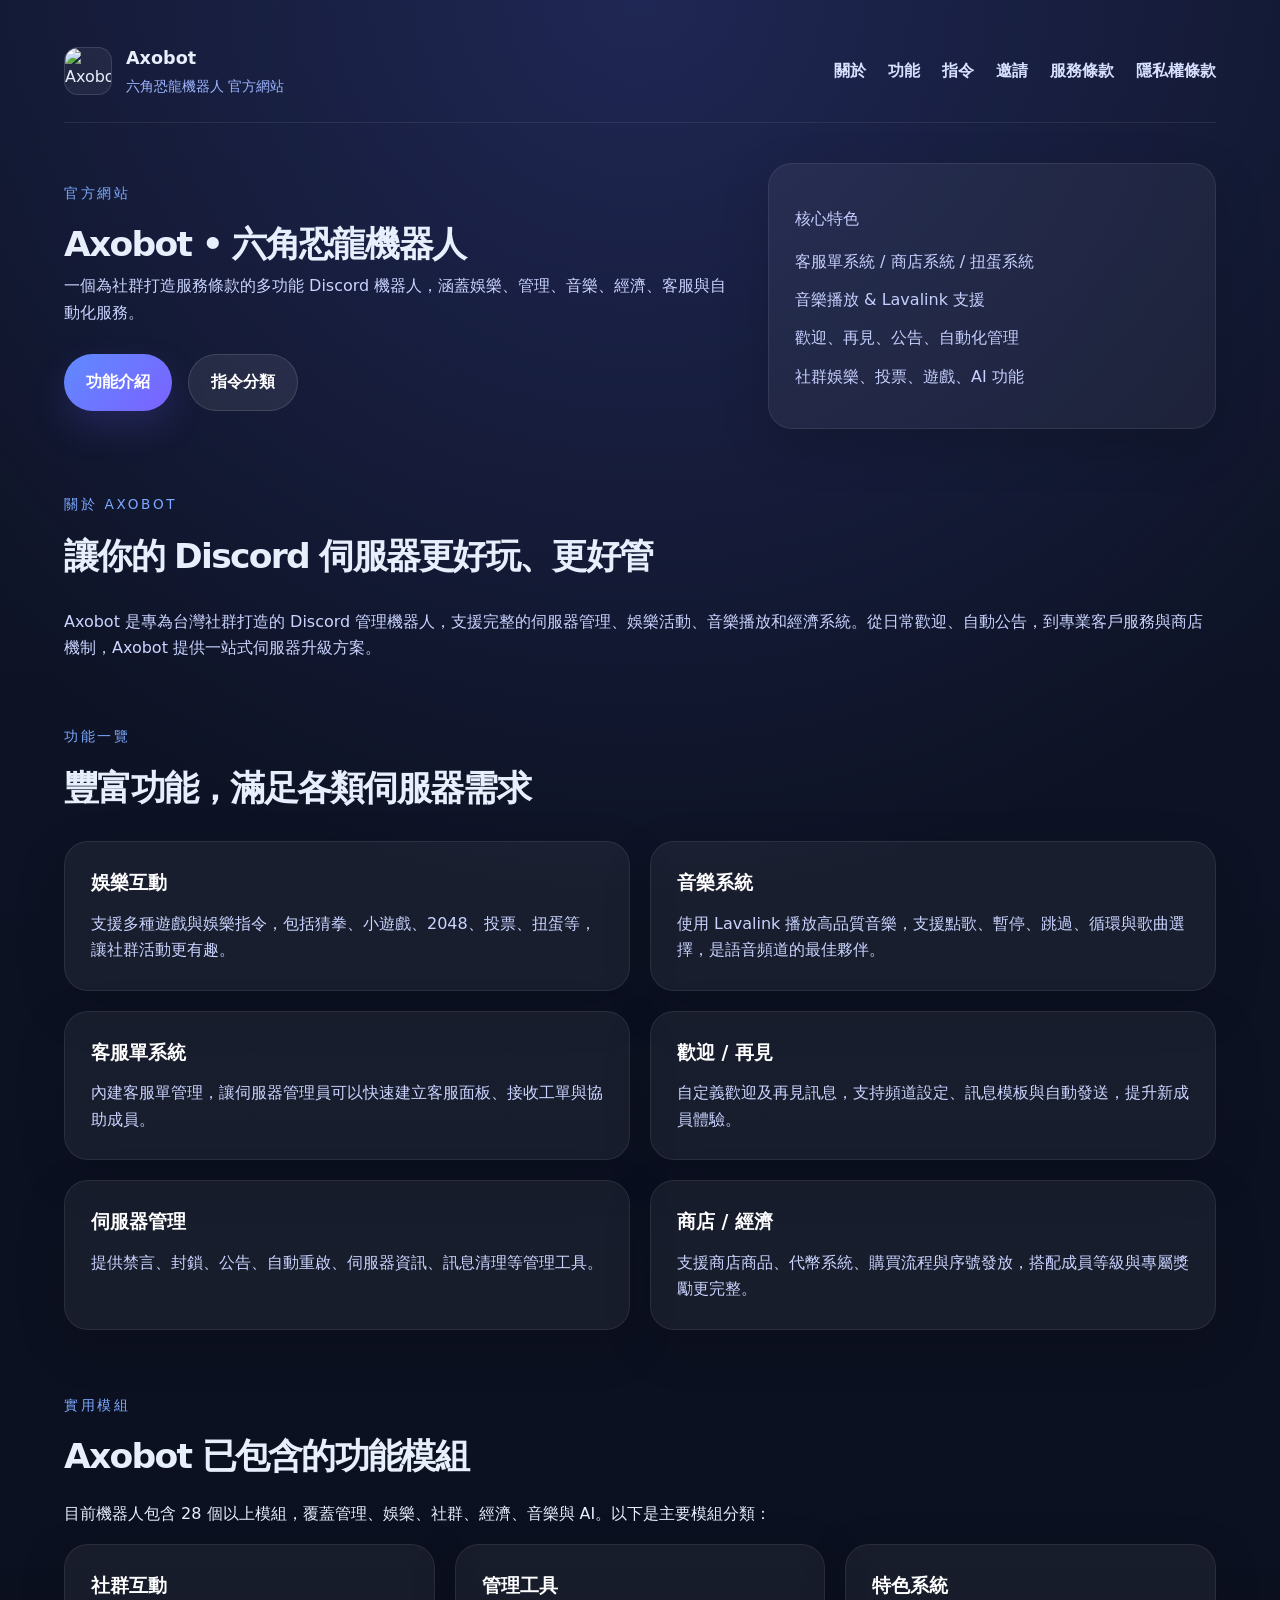
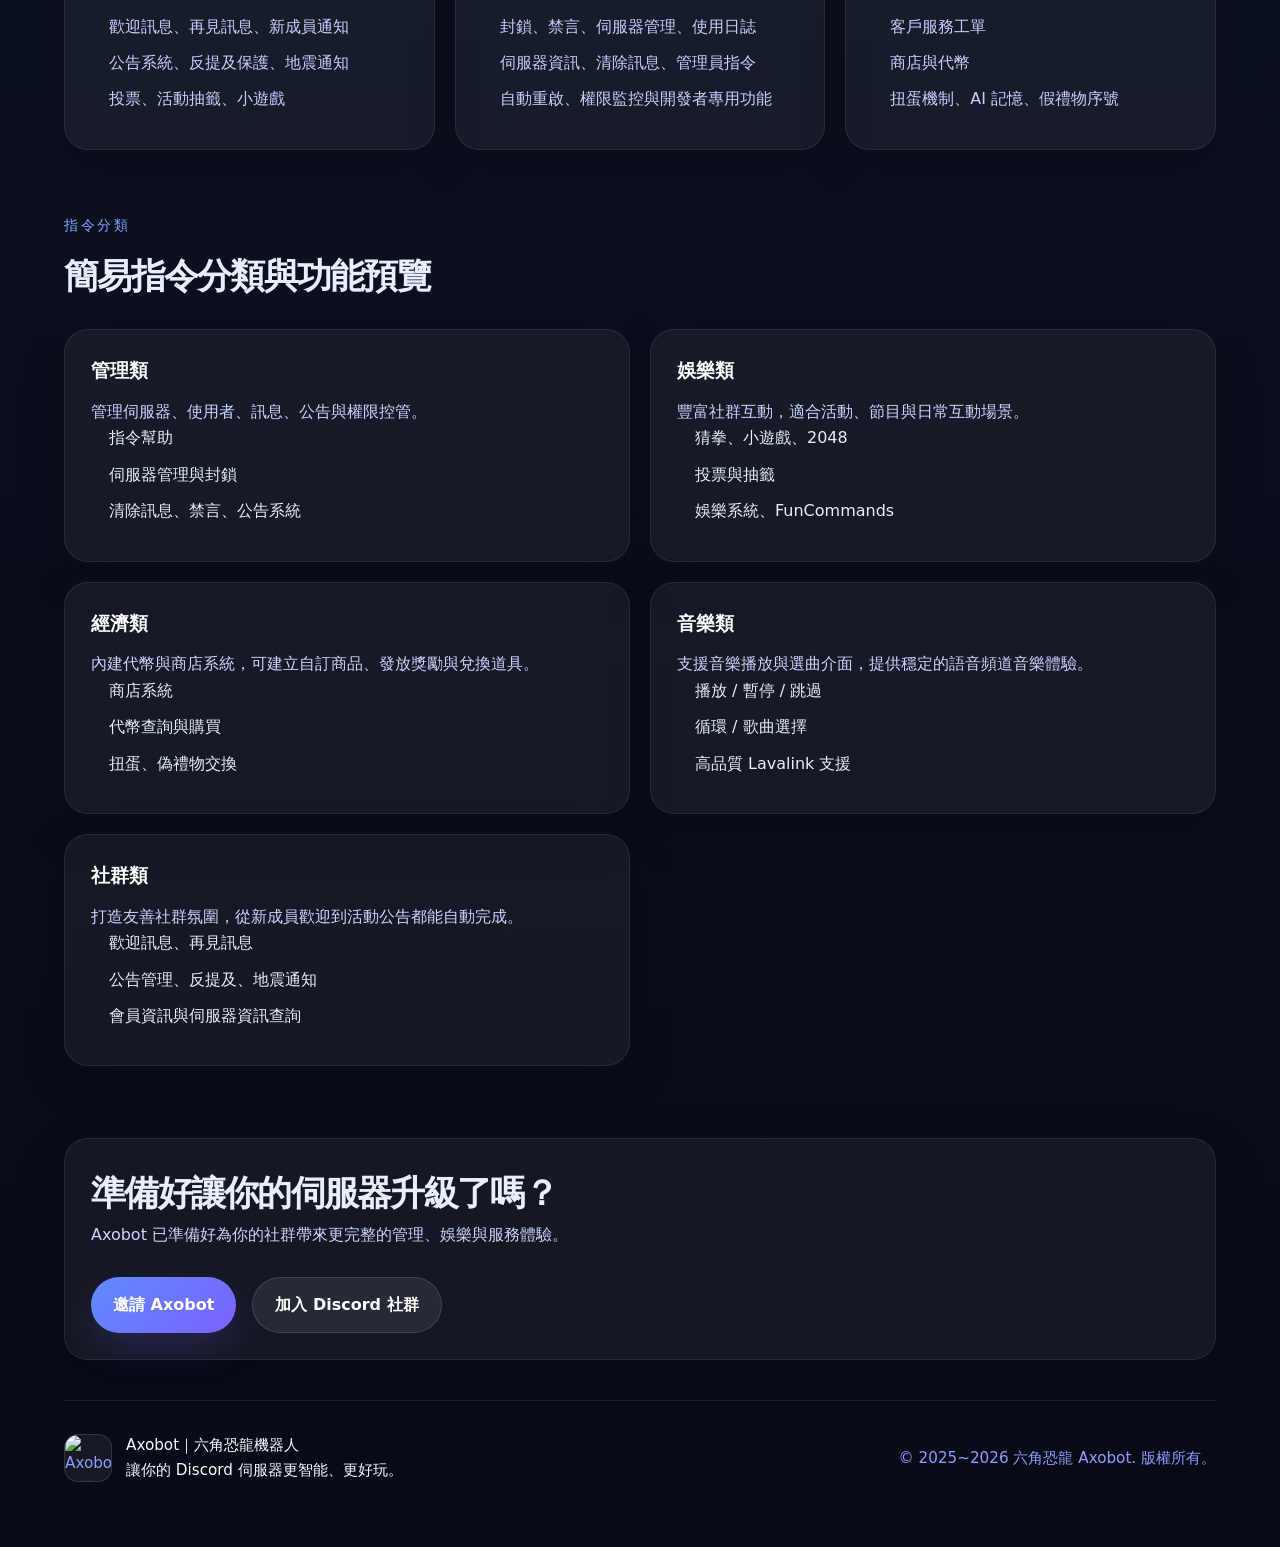
==== index.html @ b4e0b0f7 "Add files via upload" ====
<!DOCTYPE html>
<html lang="zh-Hant">
<head>
  <meta charset="UTF-8" />
  <meta name="viewport" content="width=device-width, initial-scale=1.0" />
  <title>Axobot｜六角恐龍機器人 官方網站</title>
  <meta name="description" content="Axobot 是一款多功能 Discord 機器人，集娛樂、管理、音樂、商店、客服、AI 與伺服器工具於一身。" />
  <link rel="icon" href="images/axo.png" />
  <link rel="stylesheet" href="style.css" />
</head>
<body>
  <div class="page-shell">
    <header class="site-header">
      <div class="header-brand">
        <img class="logo-icon" src="images/axo.png" alt="Axobot 標誌" />
        <div>
          <p class="brand-title">Axobot</p>
          <p class="brand-subtitle">六角恐龍機器人 官方網站</p>
        </div>
      </div>
      <nav class="site-nav">
        <a href="#about">關於</a>
        <a href="#features">功能</a>
        <a href="#commands">指令</a>
        <a href="#">邀請</a>
        <a href="terms.html">服務條款</a>
        <a href="privacy.html">隱私權條款</a>
      </nav>
    </header>

    <header class="hero-section">
      <div class="hero-copy">
        <p class="eyebrow">官方網站</p>
        <h1>Axobot • 六角恐龍機器人</h1>
        <p class="hero-text">一個為社群打造服務條款的多功能 Discord 機器人，涵蓋娛樂、管理、音樂、經濟、客服與自動化服務。</p>
        <div class="hero-buttons">
          <a class="button button-primary" href="#features">功能介紹</a>
          <a class="button button-secondary" href="#commands">指令分類</a>
        </div>
      </div>
      <div class="hero-card">
        <div>
          <p class="card-label">核心特色</p>
          <ul>
            <li>客服單系統 / 商店系統 / 扭蛋系統</li>
            <li>音樂播放 &amp; Lavalink 支援</li>
            <li>歡迎、再見、公告、自動化管理</li>
            <li>社群娛樂、投票、遊戲、AI 功能</li>
          </ul>
        </div>
      </div>
    </header>

    <main>
      <section id="about" class="section section-about">
        <div class="section-heading">
          <p class="section-eyebrow">關於 Axobot</p>
          <h2>讓你的 Discord 伺服器更好玩、更好管</h2>
        </div>
        <div class="section-copy">
          <p>Axobot 是專為台灣社群打造的 Discord 管理機器人，支援完整的伺服器管理、娛樂活動、音樂播放和經濟系統。從日常歡迎、自動公告，到專業客戶服務與商店機制，Axobot 提供一站式伺服器升級方案。</p>
        </div>
      </section>

      <section id="features" class="section section-features">
        <div class="section-heading">
          <p class="section-eyebrow">功能一覽</p>
          <h2>豐富功能，滿足各類伺服器需求</h2>
        </div>
        <div class="feature-grid">
          <article class="feature-card">
            <h3>娛樂互動</h3>
            <p>支援多種遊戲與娛樂指令，包括猜拳、小遊戲、2048、投票、扭蛋等，讓社群活動更有趣。</p>
          </article>
          <article class="feature-card">
            <h3>音樂系統</h3>
            <p>使用 Lavalink 播放高品質音樂，支援點歌、暫停、跳過、循環與歌曲選擇，是語音頻道的最佳夥伴。</p>
          </article>
          <article class="feature-card">
            <h3>客服單系統</h3>
            <p>內建客服單管理，讓伺服器管理員可以快速建立客服面板、接收工單與協助成員。</p>
          </article>
          <article class="feature-card">
            <h3>歡迎 / 再見</h3>
            <p>自定義歡迎及再見訊息，支持頻道設定、訊息模板與自動發送，提升新成員體驗。</p>
          </article>
          <article class="feature-card">
            <h3>伺服器管理</h3>
            <p>提供禁言、封鎖、公告、自動重啟、伺服器資訊、訊息清理等管理工具。</p>
          </article>
          <article class="feature-card">
            <h3>商店 / 經濟</h3>
            <p>支援商店商品、代幣系統、購買流程與序號發放，搭配成員等級與專屬獎勵更完整。</p>
          </article>
        </div>
      </section>

      <section class="section section-highlight">
        <div class="highlight-copy">
          <p class="section-eyebrow">實用模組</p>
          <h2>Axobot 已包含的功能模組</h2>
          <p>目前機器人包含 28 個以上模組，覆蓋管理、娛樂、社群、經濟、音樂與 AI。以下是主要模組分類：</p>
        </div>
        <div class="highlight-grid">
          <div class="highlight-item">
            <h3>社群互動</h3>
            <ul>
              <li>歡迎訊息、再見訊息、新成員通知</li>
              <li>公告系統、反提及保護、地震通知</li>
              <li>投票、活動抽籤、小遊戲</li>
            </ul>
          </div>
          <div class="highlight-item">
            <h3>管理工具</h3>
            <ul>
              <li>封鎖、禁言、伺服器管理、使用日誌</li>
              <li>伺服器資訊、清除訊息、管理員指令</li>
              <li>自動重啟、權限監控與開發者專用功能</li>
            </ul>
          </div>
          <div class="highlight-item">
            <h3>特色系統</h3>
            <ul>
              <li>客戶服務工單</li>
              <li>商店與代幣</li>
              <li>扭蛋機制、AI 記憶、假禮物序號</li>
            </ul>
          </div>
        </div>
      </section>

      <section id="commands" class="section section-commands">
        <div class="section-heading">
          <p class="section-eyebrow">指令分類</p>
          <h2>簡易指令分類與功能預覽</h2>
        </div>
        <div class="command-grid">
          <div class="command-card">
            <h3>管理類</h3>
            <p>管理伺服器、使用者、訊息、公告與權限控管。</p>
            <ul>
              <li>指令幫助</li>
              <li>伺服器管理與封鎖</li>
              <li>清除訊息、禁言、公告系統</li>
            </ul>
          </div>
          <div class="command-card">
            <h3>娛樂類</h3>
            <p>豐富社群互動，適合活動、節目與日常互動場景。</p>
            <ul>
              <li>猜拳、小遊戲、2048</li>
              <li>投票與抽籤</li>
              <li>娛樂系統、FunCommands</li>
            </ul>
          </div>
          <div class="command-card">
            <h3>經濟類</h3>
            <p>內建代幣與商店系統，可建立自訂商品、發放獎勵與兌換道具。</p>
            <ul>
              <li>商店系統</li>
              <li>代幣查詢與購買</li>
              <li>扭蛋、偽禮物交換</li>
            </ul>
          </div>
          <div class="command-card">
            <h3>音樂類</h3>
            <p>支援音樂播放與選曲介面，提供穩定的語音頻道音樂體驗。</p>
            <ul>
              <li>播放 / 暫停 / 跳過</li>
              <li>循環 / 歌曲選擇</li>
              <li>高品質 Lavalink 支援</li>
            </ul>
          </div>
          <div class="command-card">
            <h3>社群類</h3>
            <p>打造友善社群氛圍，從新成員歡迎到活動公告都能自動完成。</p>
            <ul>
              <li>歡迎訊息、再見訊息</li>
              <li>公告管理、反提及、地震通知</li>
              <li>會員資訊與伺服器資訊查詢</li>
            </ul>
          </div>
        </div>
      </section>

      <section class="section section-cta">
        <div class="cta-card">
          <h2>準備好讓你的伺服器升級了嗎？</h2>
          <p>Axobot 已準備好為你的社群帶來更完整的管理、娛樂與服務體驗。</p>
          <div class="button-group">
            <a class="button button-primary" href="https://discord.com/oauth2/authorize?client_id=1430507165076033577">邀請 Axobot</a>
            <a class="button button-secondary" href="https://discord.gg/NqRNDAQxJU">加入 Discord 社群</a>
          </div>
        </div>
      </section>
    </main>

    <footer class="footer">
      <div class="footer-inner">
        <div class="footer-brand">
          <img class="footer-logo" src="images/axo.png" alt="Axobot 標誌" />
          <div>
            <p>Axobot｜六角恐龍機器人</p>
            <p>讓你的 Discord 伺服器更智能、更好玩。</p>
          </div>
        </div>
        <div class="footer-note">
          <p>© 2025~2026 六角恐龍 Axobot. 版權所有。</p>
        </div>
      </div>
    </footer>
  </div>
</body>
</html>
---- style.css ----
:root {
  color-scheme: dark;
  font-family: "Noto Sans TC", "Segoe UI", system-ui, sans-serif;
  background: #080b16;
  color: #e7eefc;
  line-height: 1.65;
}

* {
  box-sizing: border-box;
}

body {
  margin: 0;
  min-height: 100vh;
  background: radial-gradient(circle at top, rgba(97, 110, 255, 0.2), transparent 28%),
    linear-gradient(180deg, #0f1529 0%, #080b16 100%);
}

.page-shell {
  max-width: 1200px;
  margin: 0 auto;
  padding: 24px;
}

.site-header {
  display: flex;
  align-items: center;
  justify-content: space-between;
  gap: 16px;
  padding: 20px 0 24px;
  border-bottom: 1px solid rgba(255, 255, 255, 0.08);
}

.header-brand,
.footer-brand {
  display: flex;
  align-items: center;
  gap: 14px;
}

.logo-icon,
.footer-logo {
  width: 48px;
  height: 48px;
  border-radius: 14px;
  object-fit: cover;
  border: 1px solid rgba(255, 255, 255, 0.12);
  background: rgba(255, 255, 255, 0.06);
}

.brand-title {
  margin: 0;
  font-size: 1.1rem;
  font-weight: 700;
}

.brand-subtitle {
  margin: 2px 0 0;
  font-size: 0.88rem;
  color: #9cb4ff;
}

.site-nav {
  display: flex;
  gap: 22px;
  flex-wrap: wrap;
}

.site-nav a {
  color: #d7e0ff;
  text-decoration: none;
  font-weight: 600;
}

.site-nav a:hover {
  color: #ffffff;
}

.hero-section,
.section,
.footer {
  padding: 32px 0;
}

.hero-section {
  display: grid;
  grid-template-columns: 1.5fr 1fr;
  gap: 32px;
  align-items: center;
  padding-top: 40px;
}

.hero-copy {
  max-width: 680px;
}

.eyebrow,
.section-eyebrow {
  margin: 0 0 12px;
  color: #7ca9ff;
  text-transform: uppercase;
  letter-spacing: 0.2em;
  font-size: 0.85rem;
}

.hero-section h1,
.section-heading h2,
.highlight-copy h2,
.cta-card h2 {
  margin: 0;
  font-size: clamp(2rem, 2.7vw, 3.6rem);
  letter-spacing: -0.05em;
}

.hero-text,
.section-copy p,
.feature-card p,
.command-card p,
.highlight-item ul,
.cta-card p {
  color: #cad4ff;
  margin: 0;
  font-size: 1rem;
}

.hero-buttons,
.button-group {
  display: flex;
  flex-wrap: wrap;
  gap: 16px;
  margin-top: 28px;
}

.button {
  display: inline-flex;
  align-items: center;
  justify-content: center;
  padding: 14px 22px;
  border-radius: 999px;
  text-decoration: none;
  color: #fff;
  transition: transform 0.2s ease, box-shadow 0.2s ease, background-color 0.2s ease;
  font-weight: 600;
}

.button:hover {
  transform: translateY(-2px);
}

.button-primary {
  background: linear-gradient(135deg, #5f8bff, #7b61ff);
  box-shadow: 0 16px 36px rgba(106, 95, 255, 0.18);
}

.button-secondary {
  background: rgba(255, 255, 255, 0.08);
  border: 1px solid rgba(255, 255, 255, 0.12);
}

.hero-card,
.feature-card,
.command-card,
.highlight-item,
.cta-card {
  background: rgba(255, 255, 255, 0.05);
  border: 1px solid rgba(255, 255, 255, 0.08);
  border-radius: 24px;
  padding: 26px;
  box-shadow: 0 16px 50px rgba(0, 0, 0, 0.16);
}

.hero-card p,
.hero-card li,
.highlight-item li {
  color: #c6d0ff;
}

.hero-card ul,
.highlight-item ul,
.command-card ul {
  list-style: none;
  padding: 0;
  margin: 0;
}

.hero-card li,
.highlight-item li,
.command-card li {
  margin-bottom: 12px;
}

.section-heading {
  max-width: 760px;
  margin-bottom: 24px;
}

.feature-grid,
.highlight-grid,
.command-grid {
  display: grid;
  gap: 20px;
}

.feature-grid {
  grid-template-columns: repeat(2, minmax(0, 1fr));
}

.command-grid {
  grid-template-columns: repeat(2, minmax(0, 1fr));
}

.highlight-grid {
  grid-template-columns: repeat(3, minmax(0, 1fr));
}

.feature-card h3,
.command-card h3,
.highlight-item h3 {
  margin-top: 0;
  margin-bottom: 12px;
  color: #fff;
}

.highlight-item ul,
.command-card ul,
.usage-card ul {
  padding-left: 18px;
}

.highlight-item li,
.command-card li,
.usage-card li {
  margin-bottom: 10px;
}

.usage-grid {
  display: grid;
  gap: 20px;
  grid-template-columns: repeat(2, minmax(0, 1fr));
}

.usage-card {
  background: rgba(255, 255, 255, 0.05);
  border: 1px solid rgba(255, 255, 255, 0.08);
  border-radius: 24px;
  padding: 26px;
  box-shadow: 0 16px 50px rgba(0, 0, 0, 0.16);
}

.usage-card h3 {
  margin-top: 0;
  margin-bottom: 12px;
  color: #fff;
}

.section-cta {
  padding: 40px 0;
}

.footer {
  border-top: 1px solid rgba(255, 255, 255, 0.08);
  color: #8d9cff;
  font-size: 0.95rem;
  padding-bottom: 40px;
}

.footer-inner {
  display: flex;
  align-items: center;
  justify-content: space-between;
  gap: 18px;
  flex-wrap: wrap;
}

.footer-brand p {
  margin: 0;
  color: #f8fbff;
}

.footer-note {
  max-width: 560px;
}

.footer-note p {
  margin: 4px 0;
}

@media (max-width: 980px) {
  .hero-section {
    grid-template-columns: 1fr;
  }

  .feature-grid,
  .command-grid,
  .highlight-grid,
  .usage-grid {
    grid-template-columns: 1fr;
  }

  .site-header {
    align-items: flex-start;
  }

  .site-nav {
    width: 100%;
    justify-content: flex-start;
    gap: 14px;
  }
}

@media (max-width: 640px) {
  .page-shell {
    padding: 16px;
  }

  .site-header {
    flex-direction: column;
    align-items: stretch;
    padding-bottom: 16px;
  }

  .site-nav {
    justify-content: space-between;
    gap: 12px;
    flex-wrap: wrap;
    margin-top: 12px;
  }

  .hero-section,
  .section,
  .footer {
    padding: 20px 0;
  }

  .hero-card,
  .feature-card,
  .command-card,
  .highlight-item,
  .cta-card {
    padding: 22px;
  }

  .hero-buttons,
  .button-group {
    flex-direction: column;
  }

  .hero-copy {
    max-width: 100%;
  }

  .site-nav a {
    font-size: 0.95rem;
  }
}
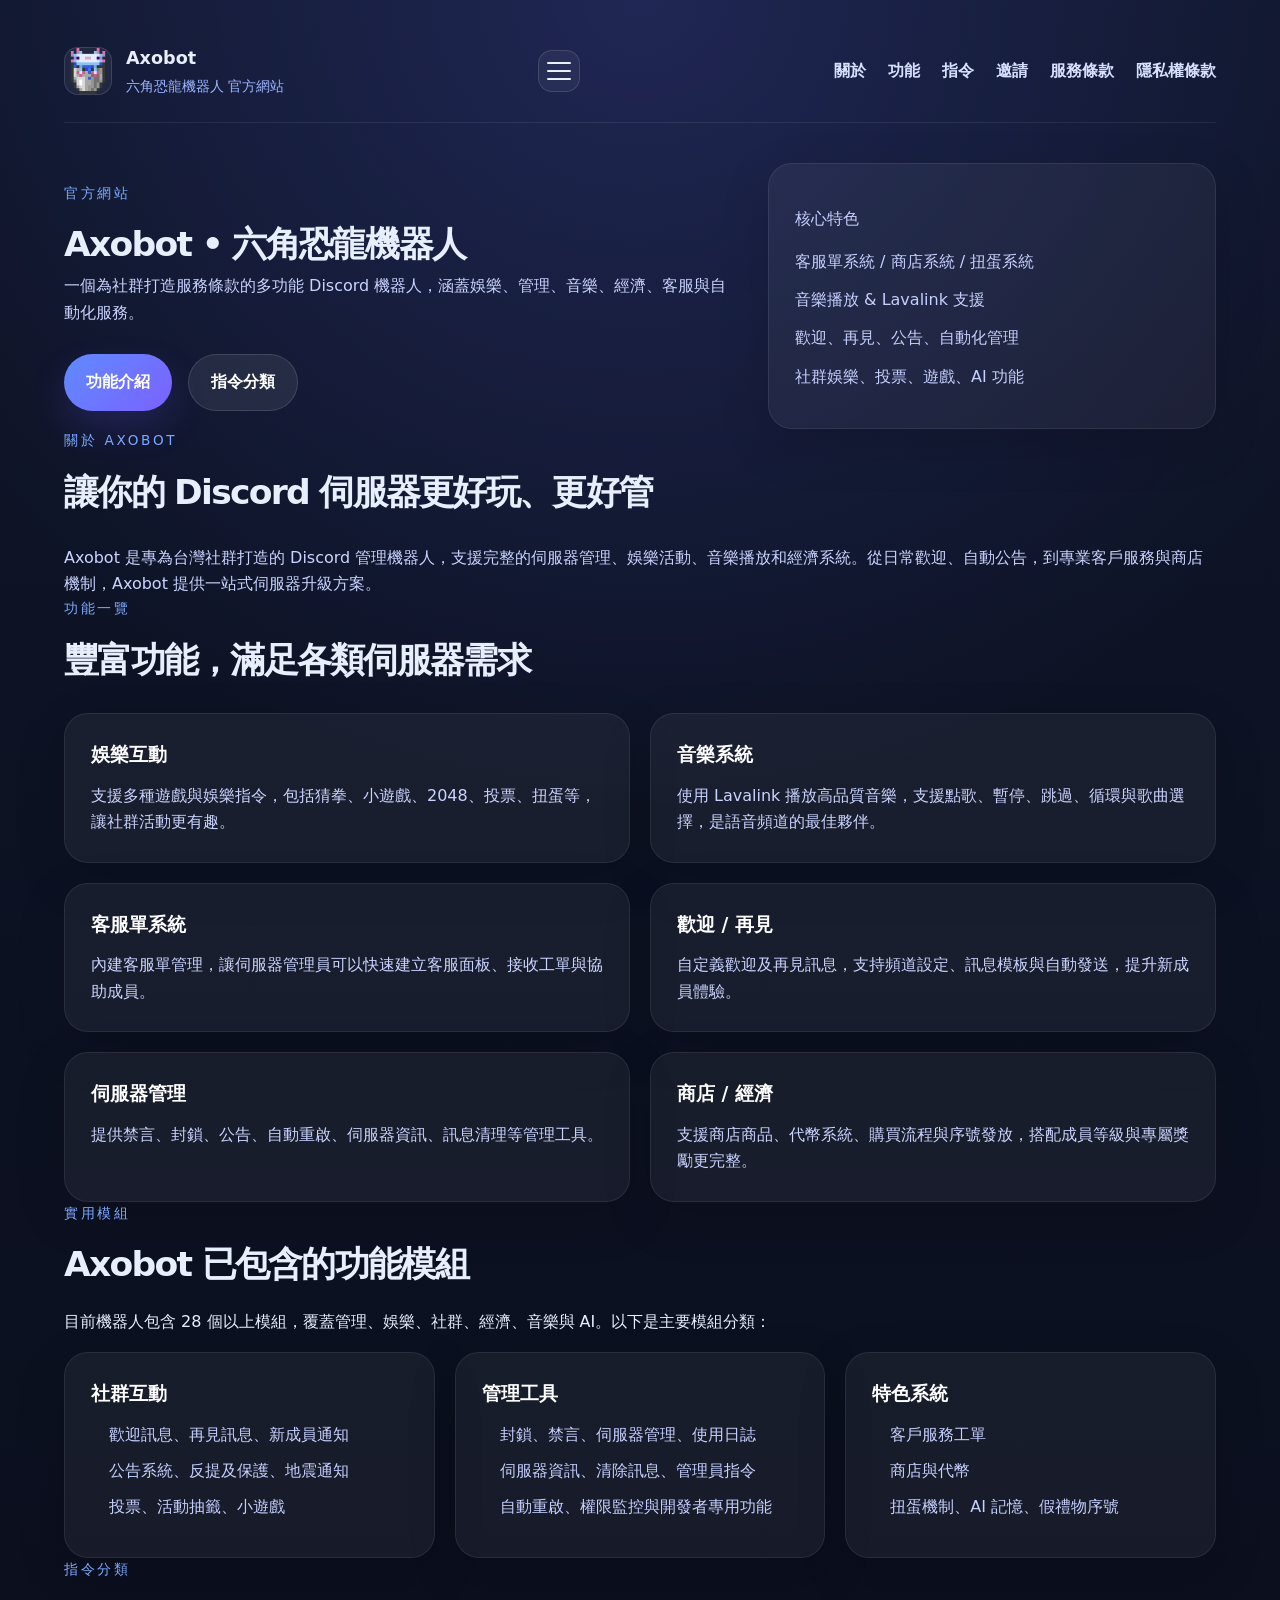
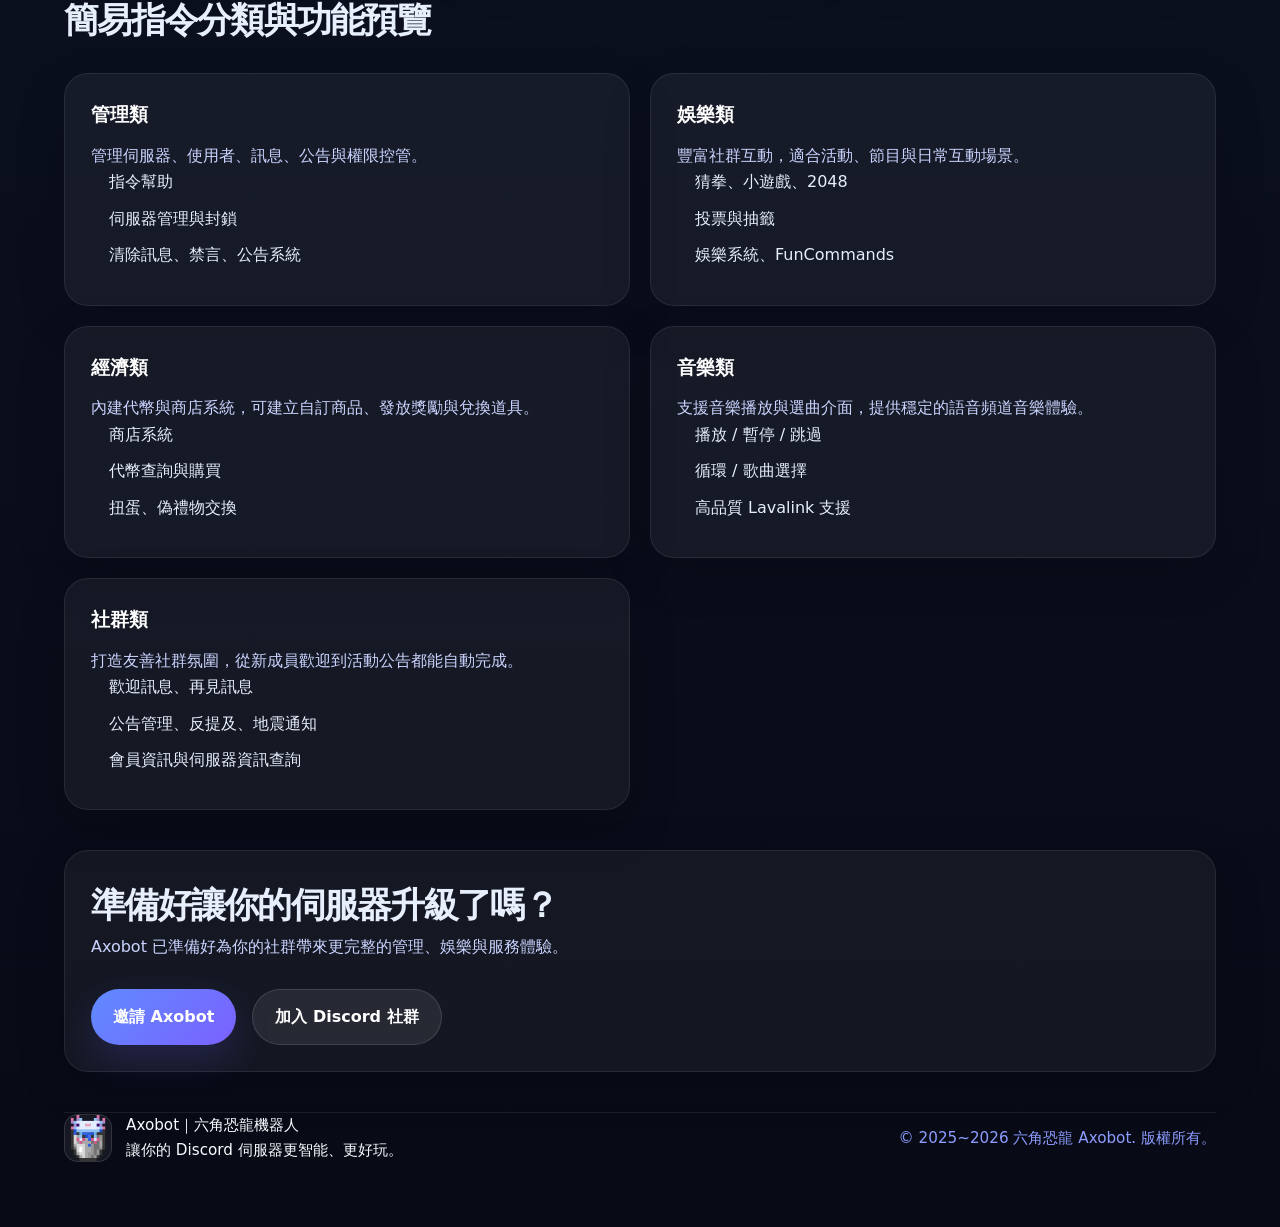
==== commit c7751e1a: "更新手機漢堡圖示" ====
--- a/index.html
+++ b/index.html
@@ -5,20 +5,25 @@
   <meta name="viewport" content="width=device-width, initial-scale=1.0" />
   <title>Axobot｜六角恐龍機器人 官方網站</title>
   <meta name="description" content="Axobot 是一款多功能 Discord 機器人，集娛樂、管理、音樂、商店、客服、AI 與伺服器工具於一身。" />
-  <link rel="icon" href="images/axo.png" />
+  <link rel="icon" href="axo.png" />
   <link rel="stylesheet" href="style.css" />
 </head>
 <body>
   <div class="page-shell">
     <header class="site-header">
       <div class="header-brand">
-        <img class="logo-icon" src="images/axo.png" alt="Axobot 標誌" />
+        <img class="logo-icon" src="axo.png" alt="Axobot 標誌" />
         <div>
           <p class="brand-title">Axobot</p>
           <p class="brand-subtitle">六角恐龍機器人 官方網站</p>
         </div>
       </div>
-      <nav class="site-nav">
+      <button class="nav-toggle" aria-label="開啟導覽選單" aria-expanded="false">
+        <span></span>
+        <span></span>
+        <span></span>
+      </button>
+      <nav class="site-nav" aria-label="主導覽">
         <a href="#about">關於</a>
         <a href="#features">功能</a>
         <a href="#commands">指令</a>
@@ -198,7 +203,7 @@
     <footer class="footer">
       <div class="footer-inner">
         <div class="footer-brand">
-          <img class="footer-logo" src="images/axo.png" alt="Axobot 標誌" />
+          <img class="footer-logo" src="axo.png" alt="Axobot 標誌" />
           <div>
             <p>Axobot｜六角恐龍機器人</p>
             <p>讓你的 Discord 伺服器更智能、更好玩。</p>
@@ -210,5 +215,14 @@
       </div>
     </footer>
   </div>
+  <script>
+    const navToggle = document.querySelector('.nav-toggle');
+    const siteNav = document.querySelector('.site-nav');
+    navToggle?.addEventListener('click', () => {
+      const expanded = navToggle.getAttribute('aria-expanded') === 'true';
+      navToggle.setAttribute('aria-expanded', String(!expanded));
+      siteNav.classList.toggle('active');
+    });
+  </script>
 </body>
 </html>
--- a/style.css
+++ b/style.css
@@ -65,6 +65,7 @@
   display: flex;
   gap: 22px;
   flex-wrap: wrap;
+  align-items: center;
 }
 
 .site-nav a {
@@ -77,10 +78,39 @@
   color: #ffffff;
 }
 
-.hero-section,
-.section,
-.footer {
-  padding: 32px 0;
+.nav-toggle {
+  display: none;
+  width: 42px;
+  height: 42px;
+  border: 1px solid rgba(255, 255, 255, 0.12);
+  border-radius: 14px;
+  background: rgba(255, 255, 255, 0.05);
+  cursor: pointer;
+  padding: 8px;
+  transition: background 0.2s ease, transform 0.2s ease;
+  display: inline-flex;
+  flex-direction: column;
+  justify-content: center;
+  align-items: center;
+  gap: 6px;
+}
+
+.nav-toggle:hover {
+  background: rgba(255, 255, 255, 0.12);
+  transform: translateY(-1px);
+}
+
+.nav-toggle span {
+  display: block;
+  width: 24px;
+  height: 2px;
+  background: #e7eefc;
+  border-radius: 999px;
+  transition: transform 0.25s ease, opacity 0.25s ease;
+}
+
+.nav-toggle span:last-child {
+  margin-bottom: 0;
 }
 
 .hero-section {
@@ -320,11 +350,36 @@
     padding-bottom: 16px;
   }
 
+  .nav-toggle {
+    display: flex;
+  }
+
   .site-nav {
-    justify-content: space-between;
-    gap: 12px;
-    flex-wrap: wrap;
+    flex-direction: column;
+    align-items: stretch;
+    max-height: 0;
+    overflow: hidden;
+    transition: max-height 0.25s ease, opacity 0.25s ease;
+    opacity: 0;
+    width: 100%;
     margin-top: 12px;
+  }
+
+  .site-nav.active {
+    max-height: 480px;
+    opacity: 1;
+  }
+
+  .site-nav a {
+    padding: 14px 16px;
+    border-radius: 16px;
+    background: rgba(255, 255, 255, 0.04);
+    margin-bottom: 10px;
+    font-size: 0.95rem;
+  }
+
+  .site-nav a:last-child {
+    margin-bottom: 0;
   }
 
   .hero-section,
@@ -349,8 +404,4 @@
   .hero-copy {
     max-width: 100%;
   }
-
-  .site-nav a {
-    font-size: 0.95rem;
-  }
-}
+}
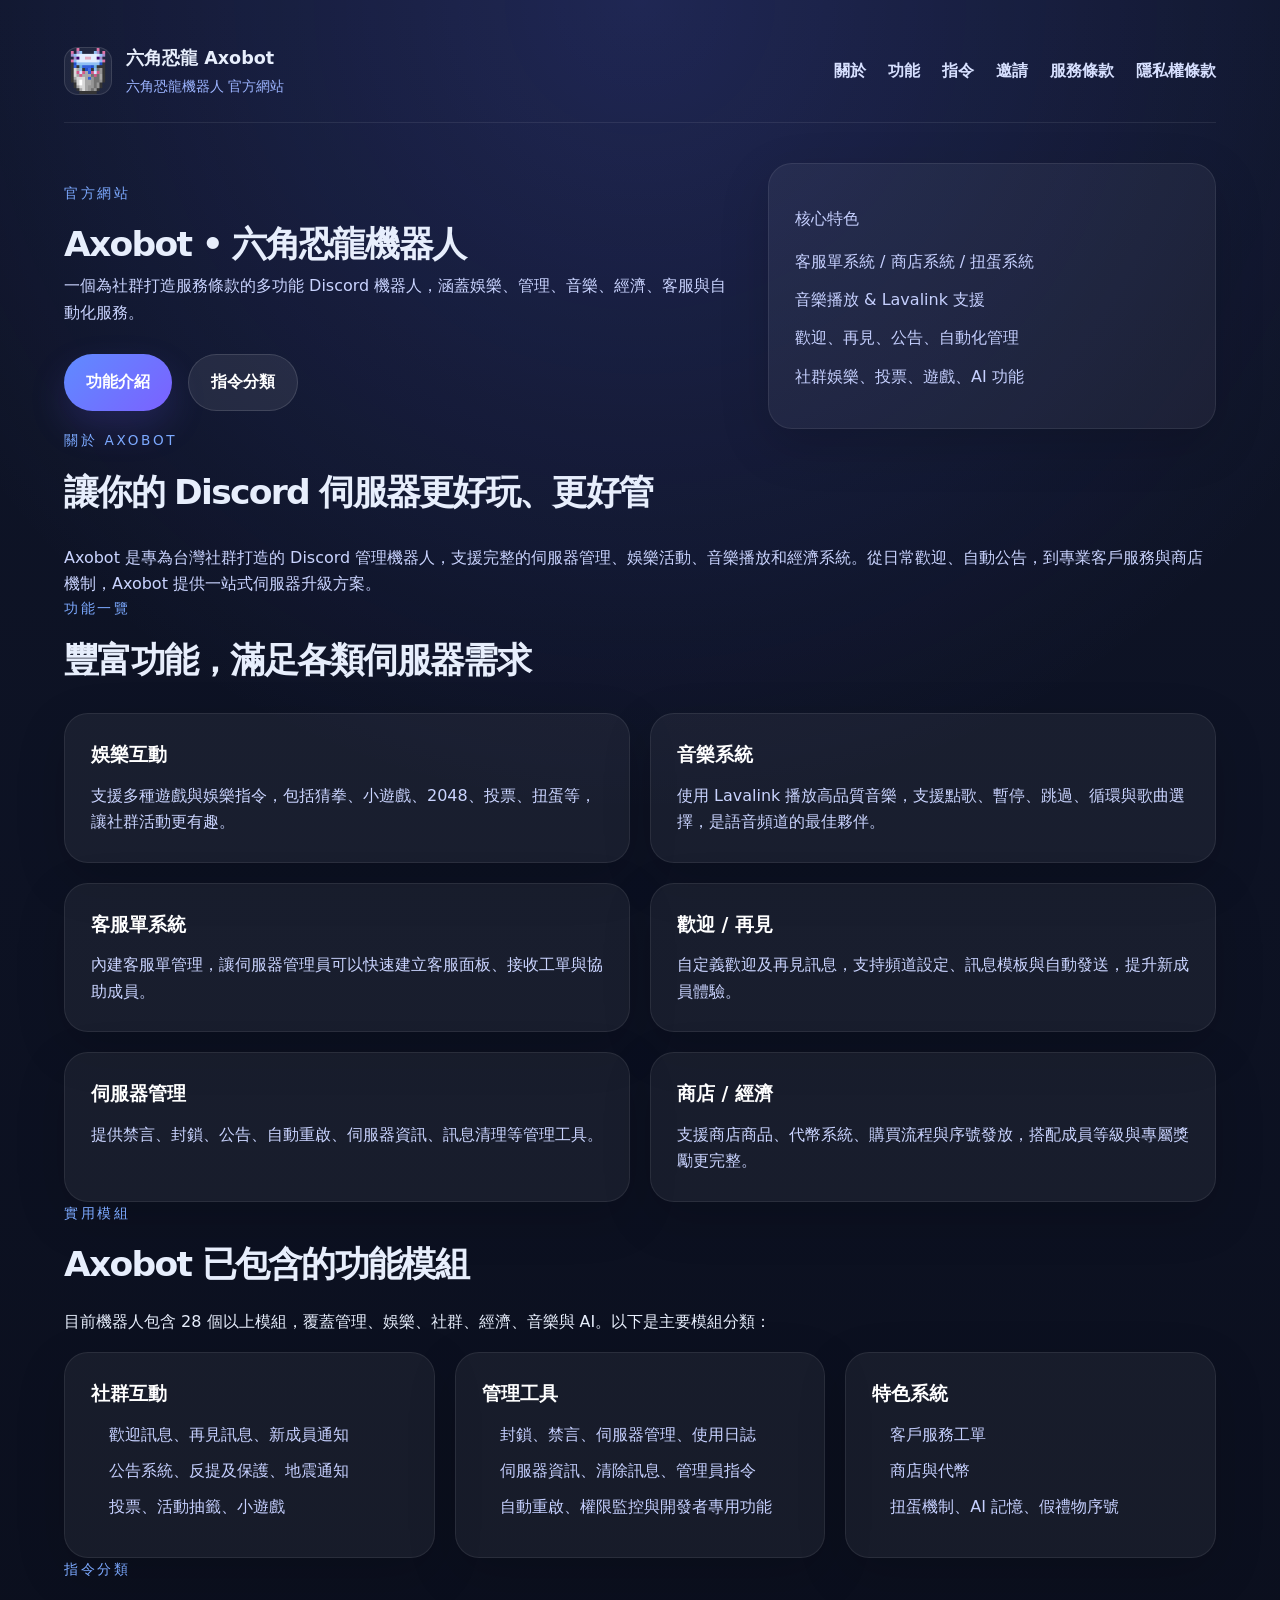
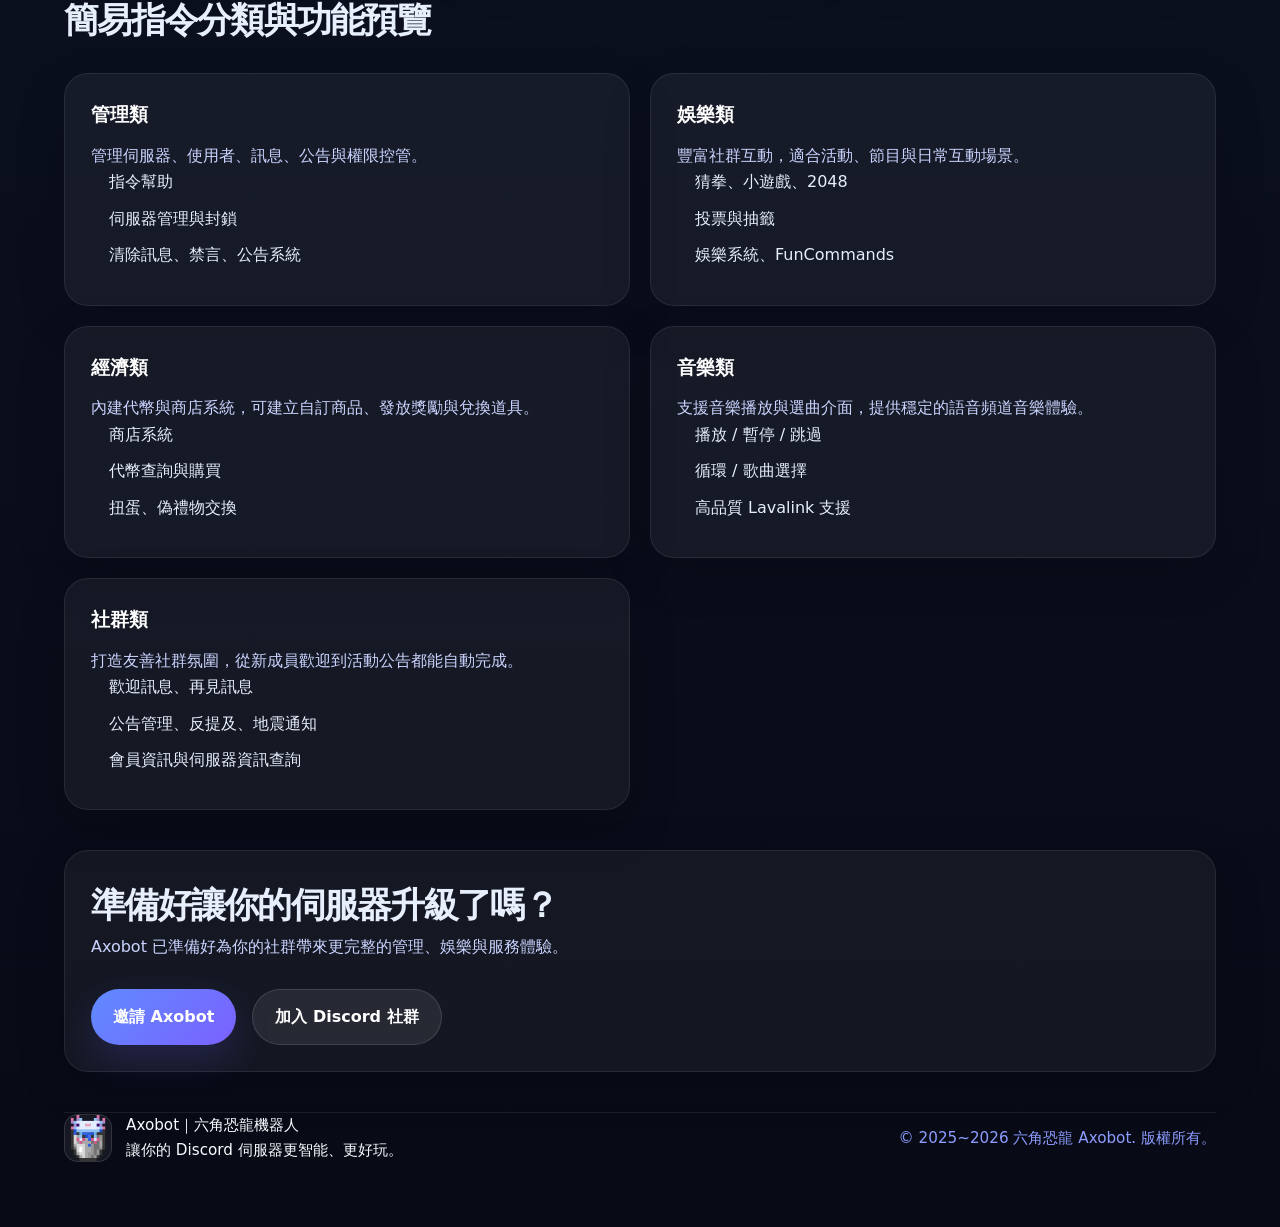
==== commit 45e38206: "Update index.html" ====
--- a/index.html
+++ b/index.html
@@ -14,7 +14,7 @@
       <div class="header-brand">
         <img class="logo-icon" src="axo.png" alt="Axobot 標誌" />
         <div>
-          <p class="brand-title">Axobot</p>
+          <p class="brand-title">六角恐龍 Axobot</p>
           <p class="brand-subtitle">六角恐龍機器人 官方網站</p>
         </div>
       </div>
--- a/style.css
+++ b/style.css
@@ -345,8 +345,10 @@
   }
 
   .site-header {
-    flex-direction: column;
-    align-items: stretch;
+    flex-direction: row;
+    align-items: center;
+    justify-content: space-between;
+    flex-wrap: wrap;
     padding-bottom: 16px;
   }
 
@@ -404,4 +406,21 @@
   .hero-copy {
     max-width: 100%;
   }
-}
+
+  .footer-inner {
+    flex-direction: column;
+    align-items: flex-start;
+    text-align: left;
+  }
+
+  .footer-note {
+    max-width: 100%;
+    width: 100%;
+    text-align: center;
+  }
+}
+@media (min-width: 641px) {
+  .nav-toggle {
+    display: none !important;
+  }
+}
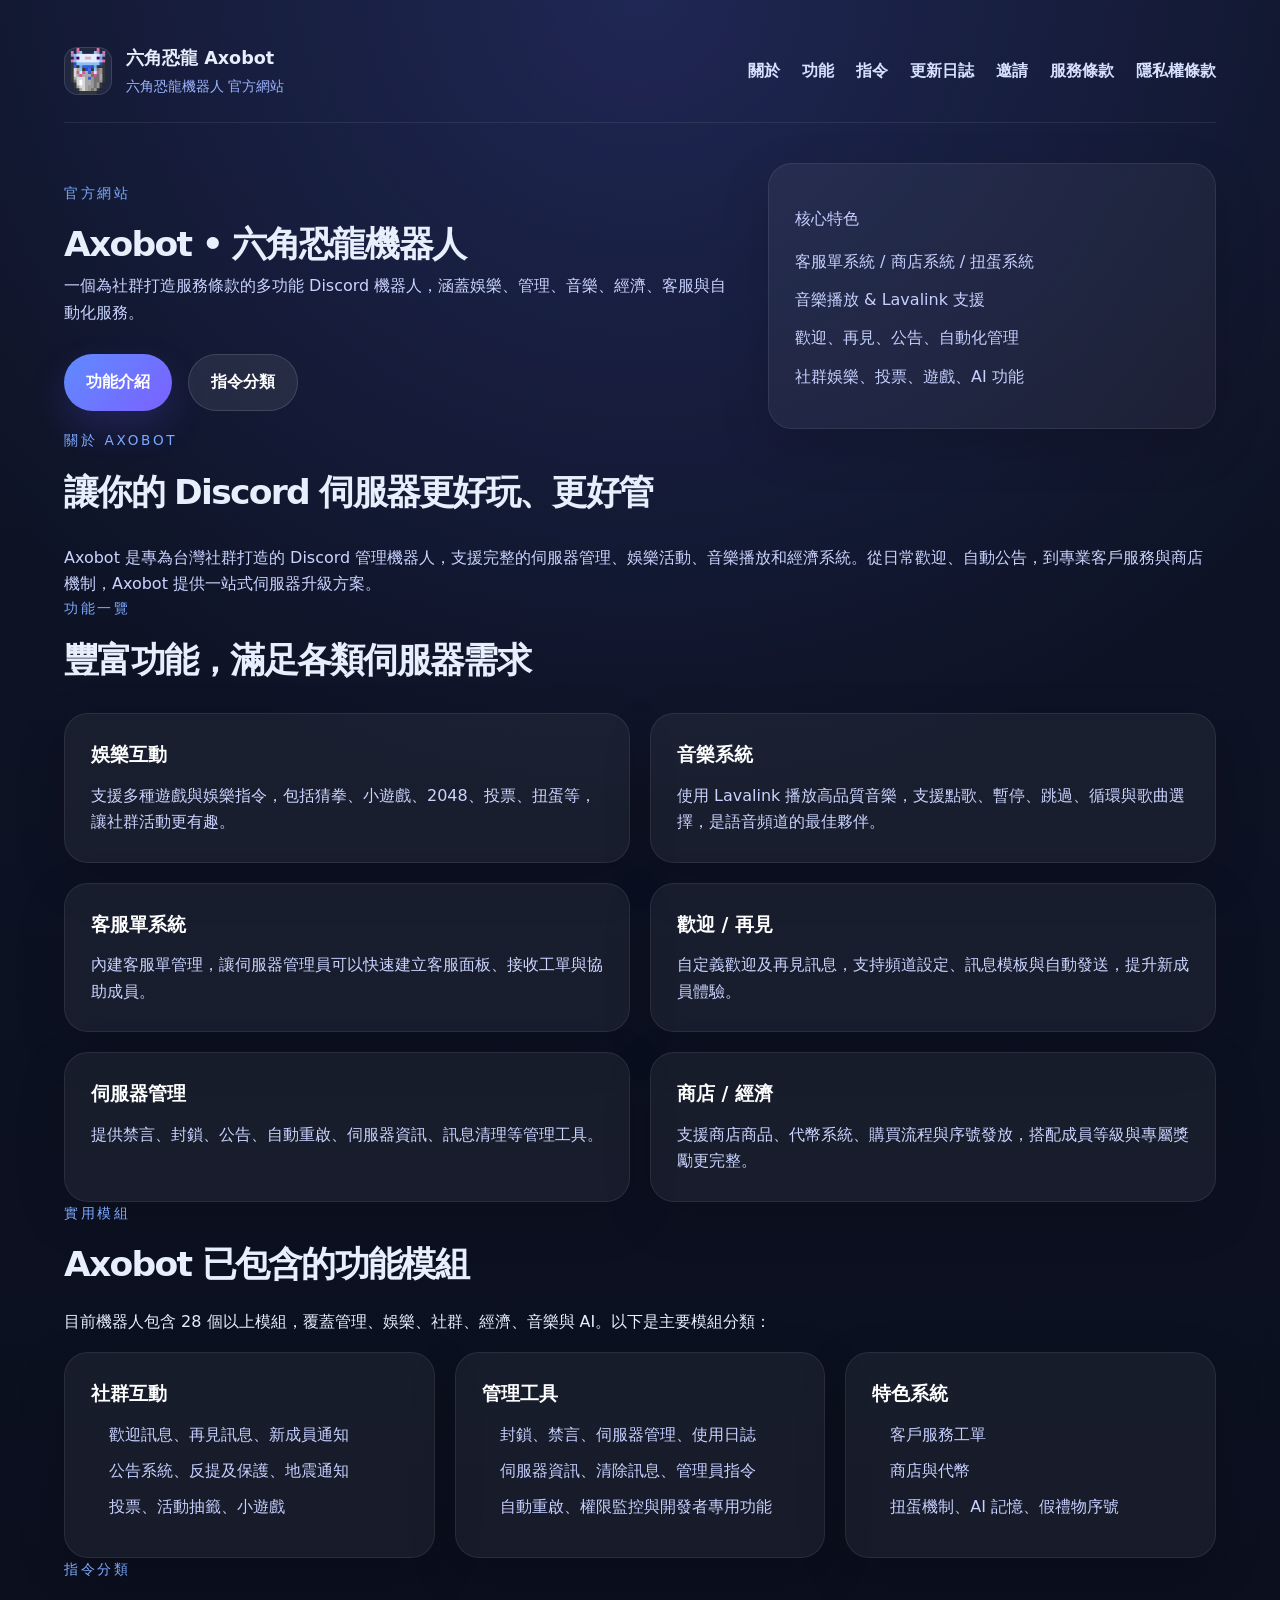
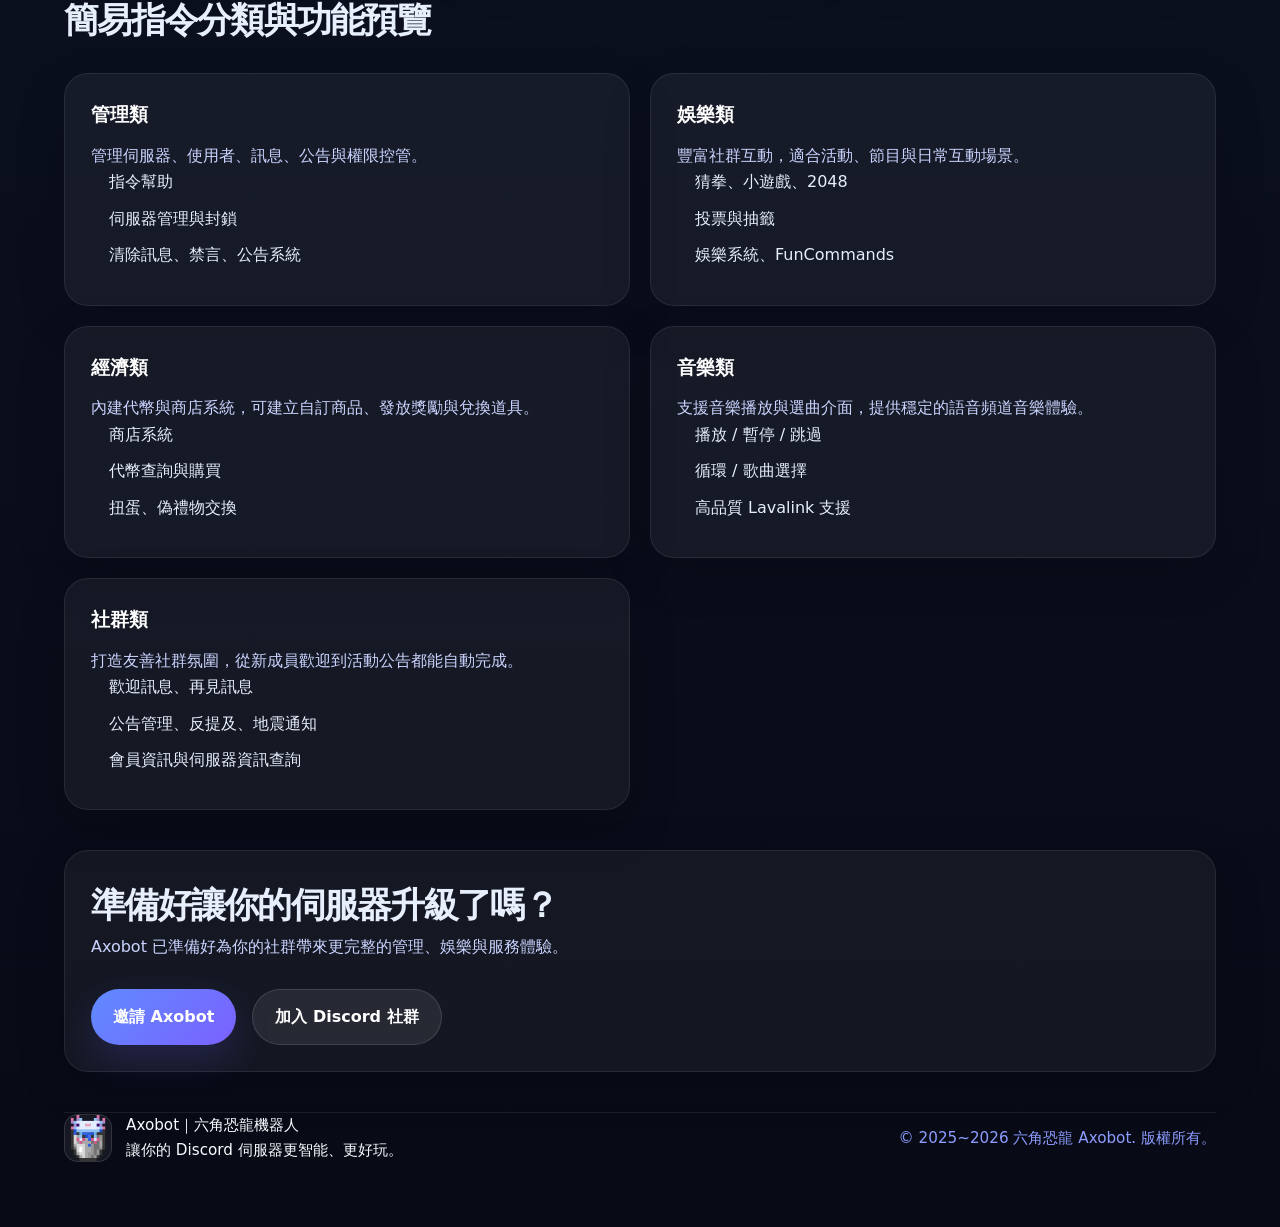
==== commit 45c8e793: "更新" ====
--- a/index.html
+++ b/index.html
@@ -27,7 +27,8 @@
         <a href="#about">關於</a>
         <a href="#features">功能</a>
         <a href="#commands">指令</a>
-        <a href="#">邀請</a>
+        <a href="updates.html">更新日誌</a>
+        <a href="https://discord.com/oauth2/authorize?client_id=1430507165076033577">邀請</a>
         <a href="terms.html">服務條款</a>
         <a href="privacy.html">隱私權條款</a>
       </nav>
